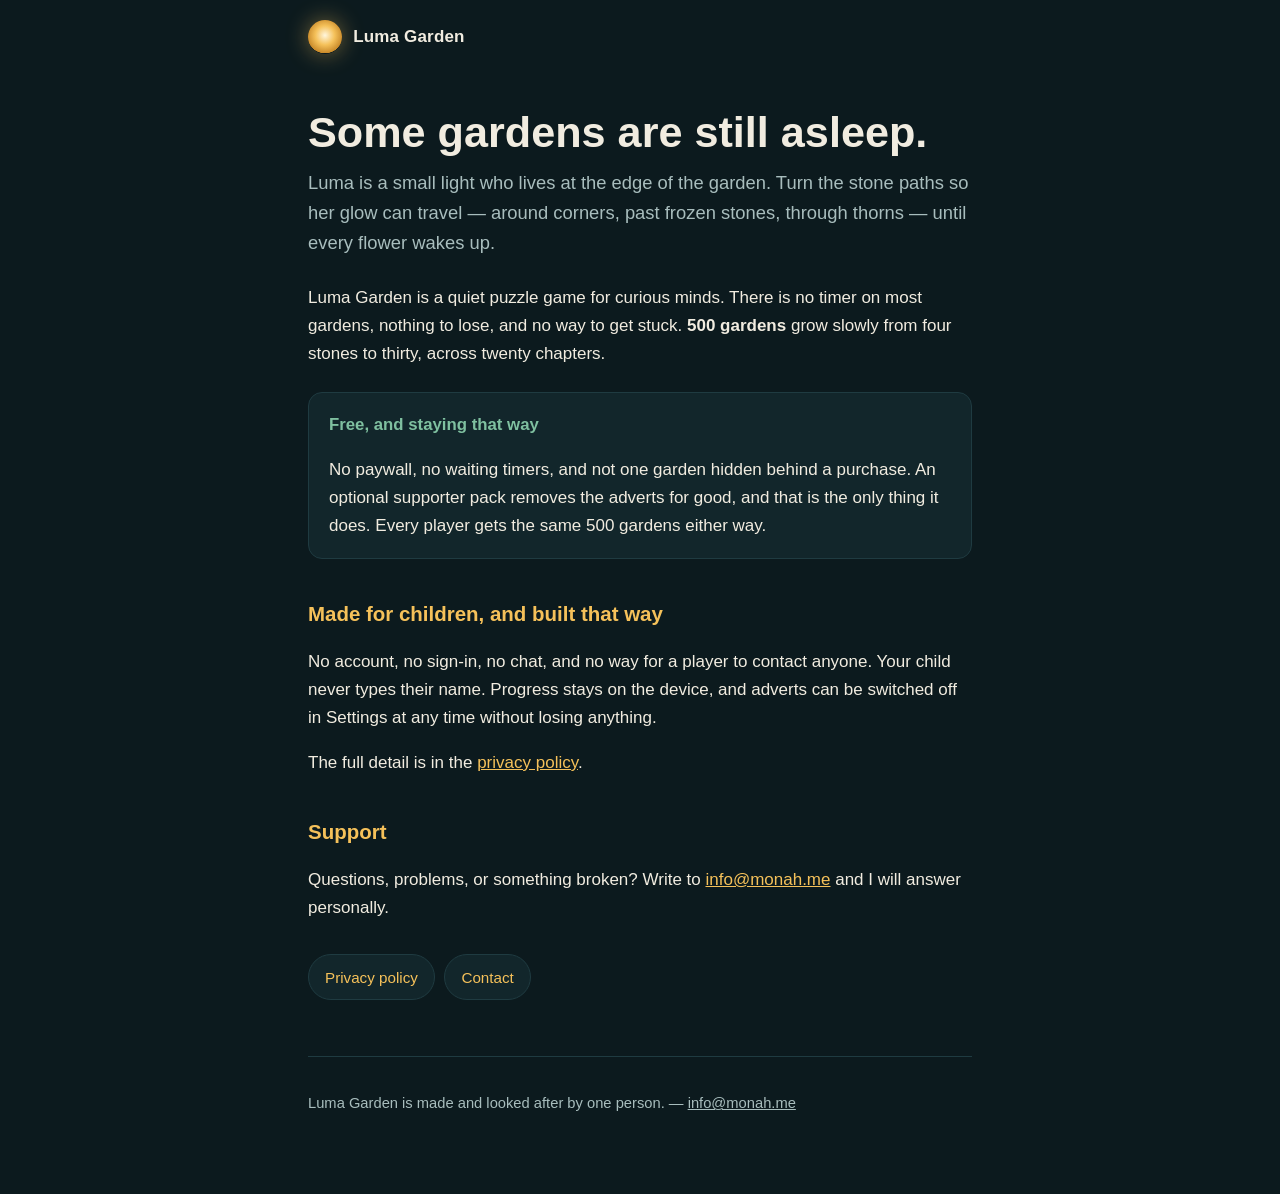
==== index.html @ a4c2b394 "Public site: landing page and privacy policy GitHub Pages needs a public repository, and the game so" ====
<!doctype html>
<html lang="en">
<head>
<meta charset="utf-8">
<meta name="viewport" content="width=device-width, initial-scale=1">
<title>Luma Garden</title>
<meta name="description" content="A gentle puzzle game for curious minds. Turn the stones, guide Luma's light, and wake every sleeping flower.">
<link rel="stylesheet" href="style.css">
</head>
<body>
<header class="site"><span class="mark"></span><a href="./">Luma Garden</a></header>

<div class="wrap">
  <h1>Some gardens are still asleep.</h1>
  <p class="lede">Luma is a small light who lives at the edge of the garden. Turn the stone paths so her glow can travel &mdash; around corners, past frozen stones, through thorns &mdash; until every flower wakes up.</p>

  <p>Luma Garden is a quiet puzzle game for curious minds. There is no timer on most gardens, nothing to lose, and no way to get stuck. <strong>500 gardens</strong> grow slowly from four stones to thirty, across twenty chapters.</p>

  <div class="card">
    <h3 style="margin-top:0">Free, and staying that way</h3>
    <p>No paywall, no waiting timers, and not one garden hidden behind a purchase. An optional supporter pack removes the adverts for good, and that is the only thing it does. Every player gets the same 500 gardens either way.</p>
  </div>

  <h2>Made for children, and built that way</h2>
  <p>No account, no sign-in, no chat, and no way for a player to contact anyone. Your child never types their name. Progress stays on the device, and adverts can be switched off in Settings at any time without losing anything.</p>
  <p>The full detail is in the <a href="privacy.html">privacy policy</a>.</p>

  <h2>Support</h2>
  <p>Questions, problems, or something broken? Write to <a href="mailto:info@monah.me">info@monah.me</a> and I will answer personally.</p>

  <ul class="nav">
    <li><a href="privacy.html">Privacy policy</a></li>
    <li><a href="mailto:info@monah.me">Contact</a></li>
  </ul>

  <footer>
    <p>Luma Garden is made and looked after by one person. &mdash; <a href="mailto:info@monah.me">info@monah.me</a></p>
  </footer>
</div>
</body>
</html>
---- style.css ----
/* Luma Garden — the public site.
   One stylesheet, no build step, no external requests: GitHub Pages serves
   these files exactly as they are. */

:root {
  --night: #0c1a1e;
  --night-soft: #12262b;
  --edge: #1f3b41;
  --cream: #f1ece0;
  --muted: #a8bdbd;
  --gold: #f5c15a;
  --leaf: #7fc0a0;
}

* { box-sizing: border-box; }

body {
  margin: 0;
  background: var(--night);
  color: var(--cream);
  font: 17px/1.65 -apple-system, BlinkMacSystemFont, "Segoe UI", Roboto, sans-serif;
  -webkit-text-size-adjust: 100%;
}

.wrap {
  max-width: 44rem;
  margin: 0 auto;
  padding: 2rem 1.25rem 4rem;
}

header.site {
  display: flex;
  align-items: center;
  gap: .7rem;
  padding: 1.25rem 1.25rem 0;
  max-width: 44rem;
  margin: 0 auto;
}

header.site .mark {
  width: 34px;
  height: 34px;
  border-radius: 50%;
  background: radial-gradient(circle at 50% 45%, #fff6dd 0%, var(--gold) 38%, #c98a2a 70%, transparent 72%);
  box-shadow: 0 0 22px rgba(245, 193, 90, .45);
  flex: none;
}

header.site a { color: var(--cream); text-decoration: none; font-weight: 600; letter-spacing: .01em; }

h1 { font-size: clamp(1.9rem, 6vw, 2.7rem); line-height: 1.15; margin: 1.4rem 0 .6rem; }
h2 { font-size: 1.28rem; margin: 2.4rem 0 .6rem; color: var(--gold); }
h3 { font-size: 1.05rem; margin: 1.6rem 0 .4rem; color: var(--leaf); }

.lede { font-size: 1.15rem; color: var(--muted); margin: 0 0 1.6rem; }

a { color: var(--gold); }
a:hover { color: #ffd88a; }

.card {
  background: var(--night-soft);
  border: 1px solid var(--edge);
  border-radius: 14px;
  padding: 1.1rem 1.25rem;
  margin: 1.5rem 0;
}

.card p:last-child { margin-bottom: 0; }
.card p:first-child { margin-top: 0; }

.nav {
  display: flex;
  flex-wrap: wrap;
  gap: .6rem;
  margin: 2rem 0 0;
  padding: 0;
  list-style: none;
}

.nav a {
  display: block;
  padding: .6rem 1rem;
  border: 1px solid var(--edge);
  border-radius: 999px;
  text-decoration: none;
  font-size: .95rem;
  background: var(--night-soft);
}

.nav a:hover { border-color: var(--gold); }

dl.facts { margin: 1.2rem 0; }
dl.facts dt { color: var(--leaf); font-weight: 600; margin-top: .9rem; }
dl.facts dd { margin: .15rem 0 0; color: var(--cream); }

.note {
  border-left: 3px solid var(--gold);
  padding: .1rem 0 .1rem 1rem;
  color: var(--muted);
  margin: 1.4rem 0;
}

footer {
  border-top: 1px solid var(--edge);
  margin-top: 3.5rem;
  padding-top: 1.2rem;
  color: var(--muted);
  font-size: .92rem;
}

footer a { color: var(--muted); }

.updated { color: var(--muted); font-size: .92rem; margin-top: -.3rem; }

@media (prefers-reduced-motion: no-preference) {
  header.site .mark { animation: glow 4.5s ease-in-out infinite; }
  @keyframes glow {
    0%, 100% { box-shadow: 0 0 18px rgba(245, 193, 90, .35); }
    50%      { box-shadow: 0 0 30px rgba(245, 193, 90, .6); }
  }
}
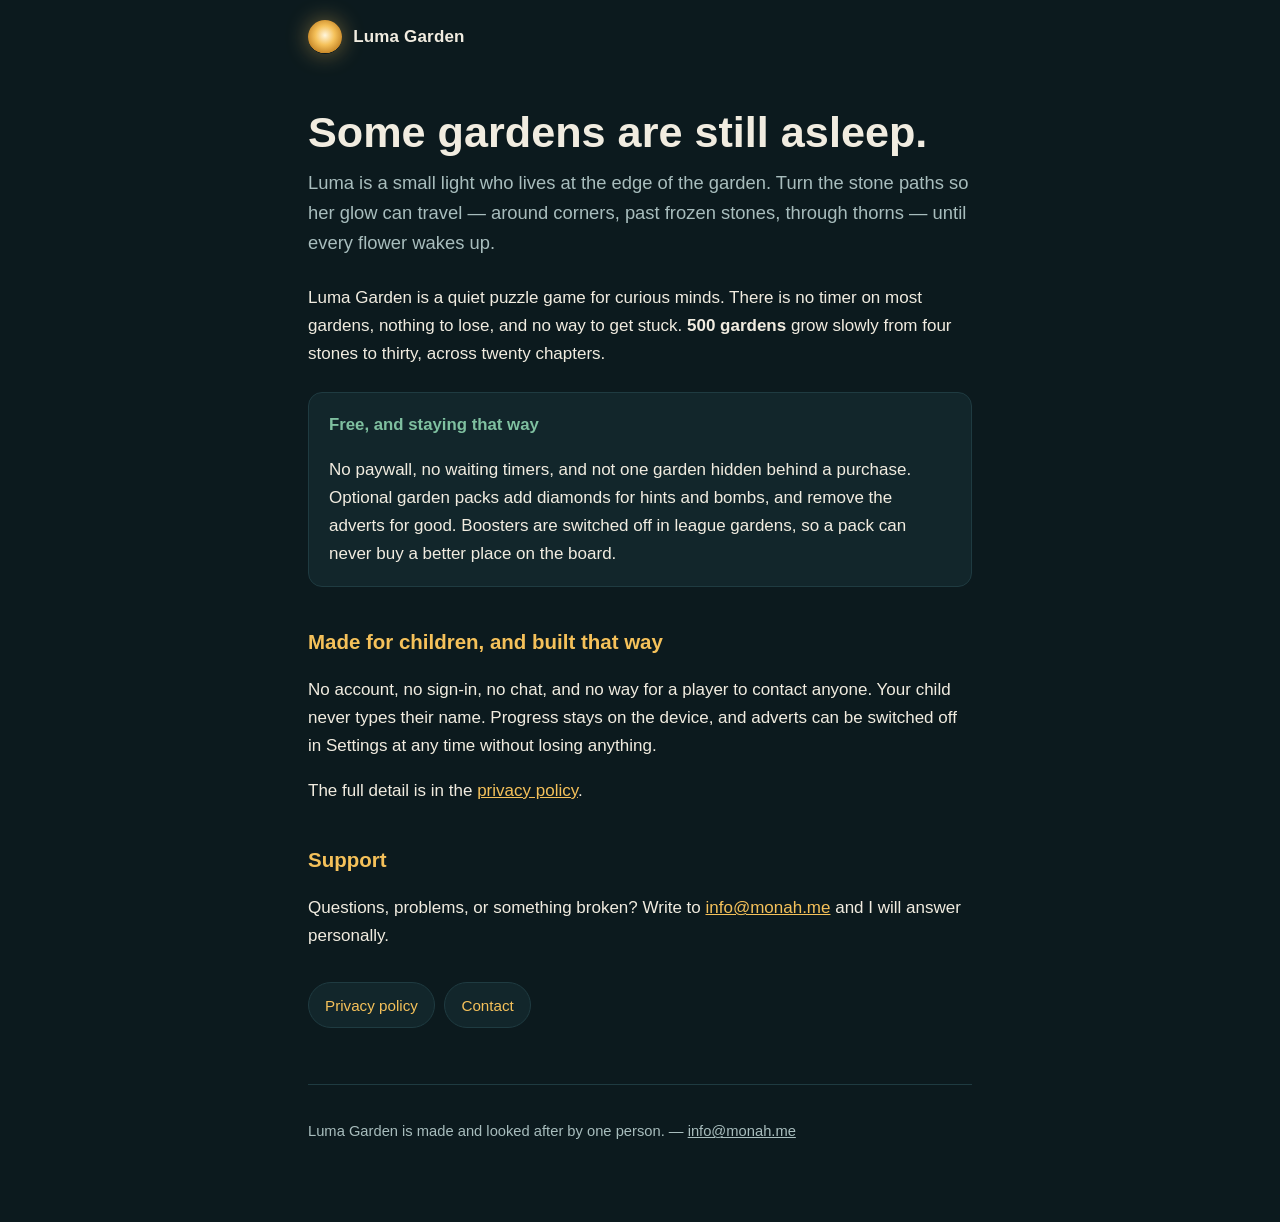
==== commit 296d8299: "Match the policy to what packs now grant Packs grant diamonds as well as removing adverts, so the ho" ====
--- a/index.html
+++ b/index.html
@@ -18,7 +18,7 @@
 
   <div class="card">
     <h3 style="margin-top:0">Free, and staying that way</h3>
-    <p>No paywall, no waiting timers, and not one garden hidden behind a purchase. An optional supporter pack removes the adverts for good, and that is the only thing it does. Every player gets the same 500 gardens either way.</p>
+    <p>No paywall, no waiting timers, and not one garden hidden behind a purchase. Optional garden packs add diamonds for hints and bombs, and remove the adverts for good. Boosters are switched off in league gardens, so a pack can never buy a better place on the board.</p>
   </div>
 
   <h2>Made for children, and built that way</h2>
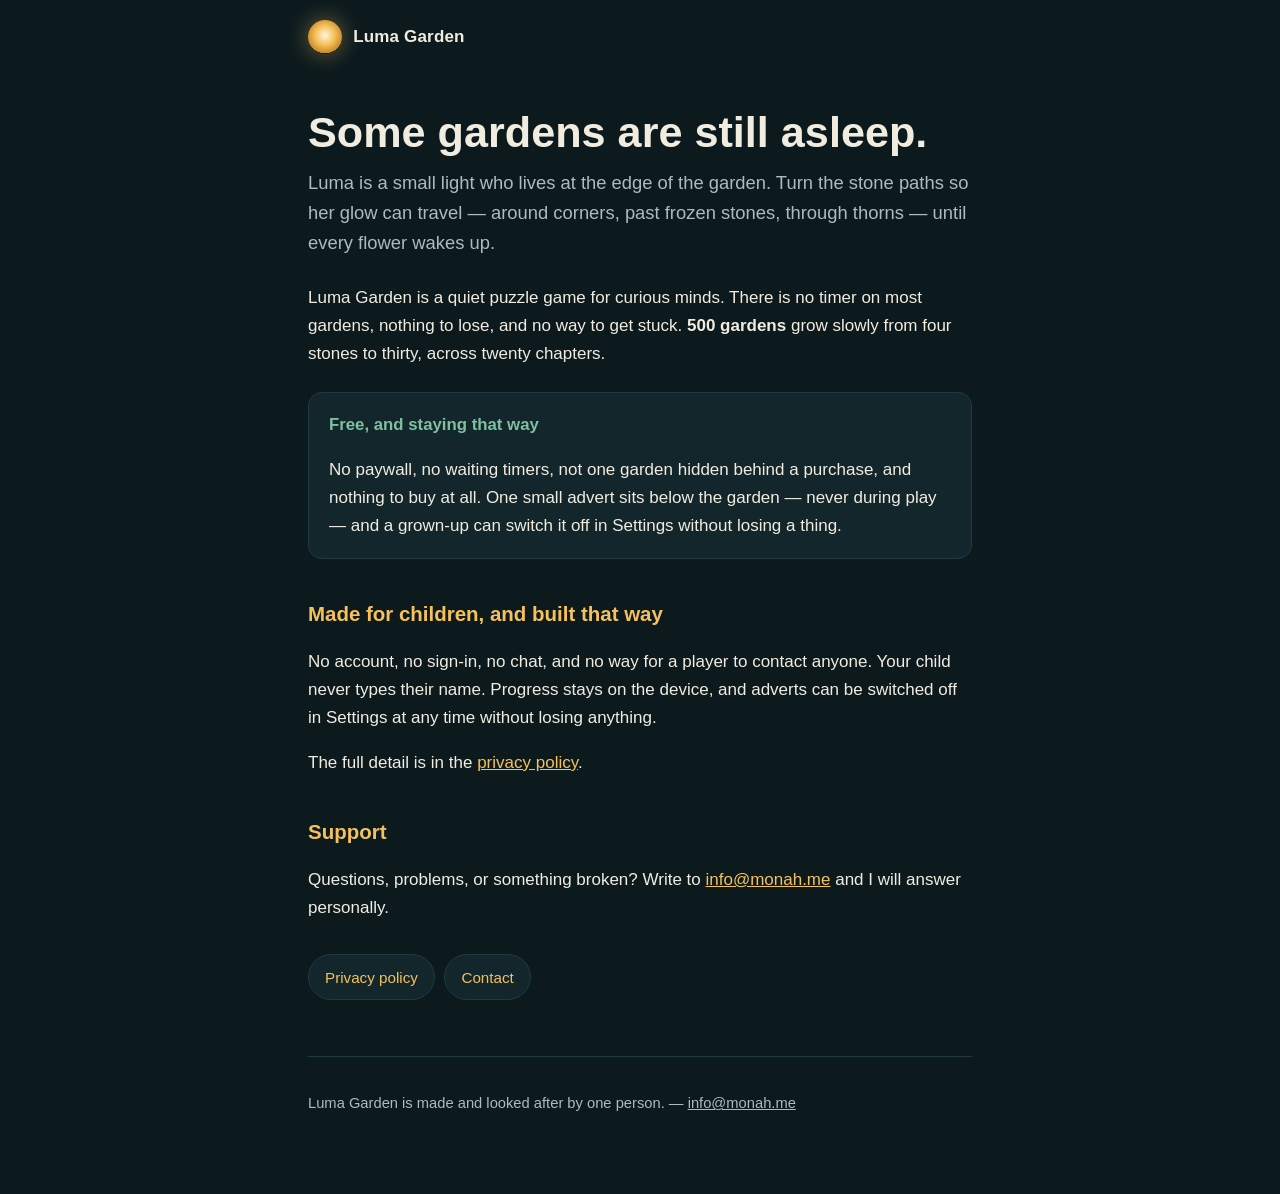
==== commit ba1ae3b6: "Policy: this release sells nothing Shipping adverts only, so the purchases section described somethi" ====
--- a/index.html
+++ b/index.html
@@ -18,7 +18,7 @@
 
   <div class="card">
     <h3 style="margin-top:0">Free, and staying that way</h3>
-    <p>No paywall, no waiting timers, and not one garden hidden behind a purchase. Optional garden packs add diamonds for hints and bombs, and remove the adverts for good. Boosters are switched off in league gardens, so a pack can never buy a better place on the board.</p>
+    <p>No paywall, no waiting timers, not one garden hidden behind a purchase, and nothing to buy at all. One small advert sits below the garden &mdash; never during play &mdash; and a grown-up can switch it off in Settings without losing a thing.</p>
   </div>
 
   <h2>Made for children, and built that way</h2>
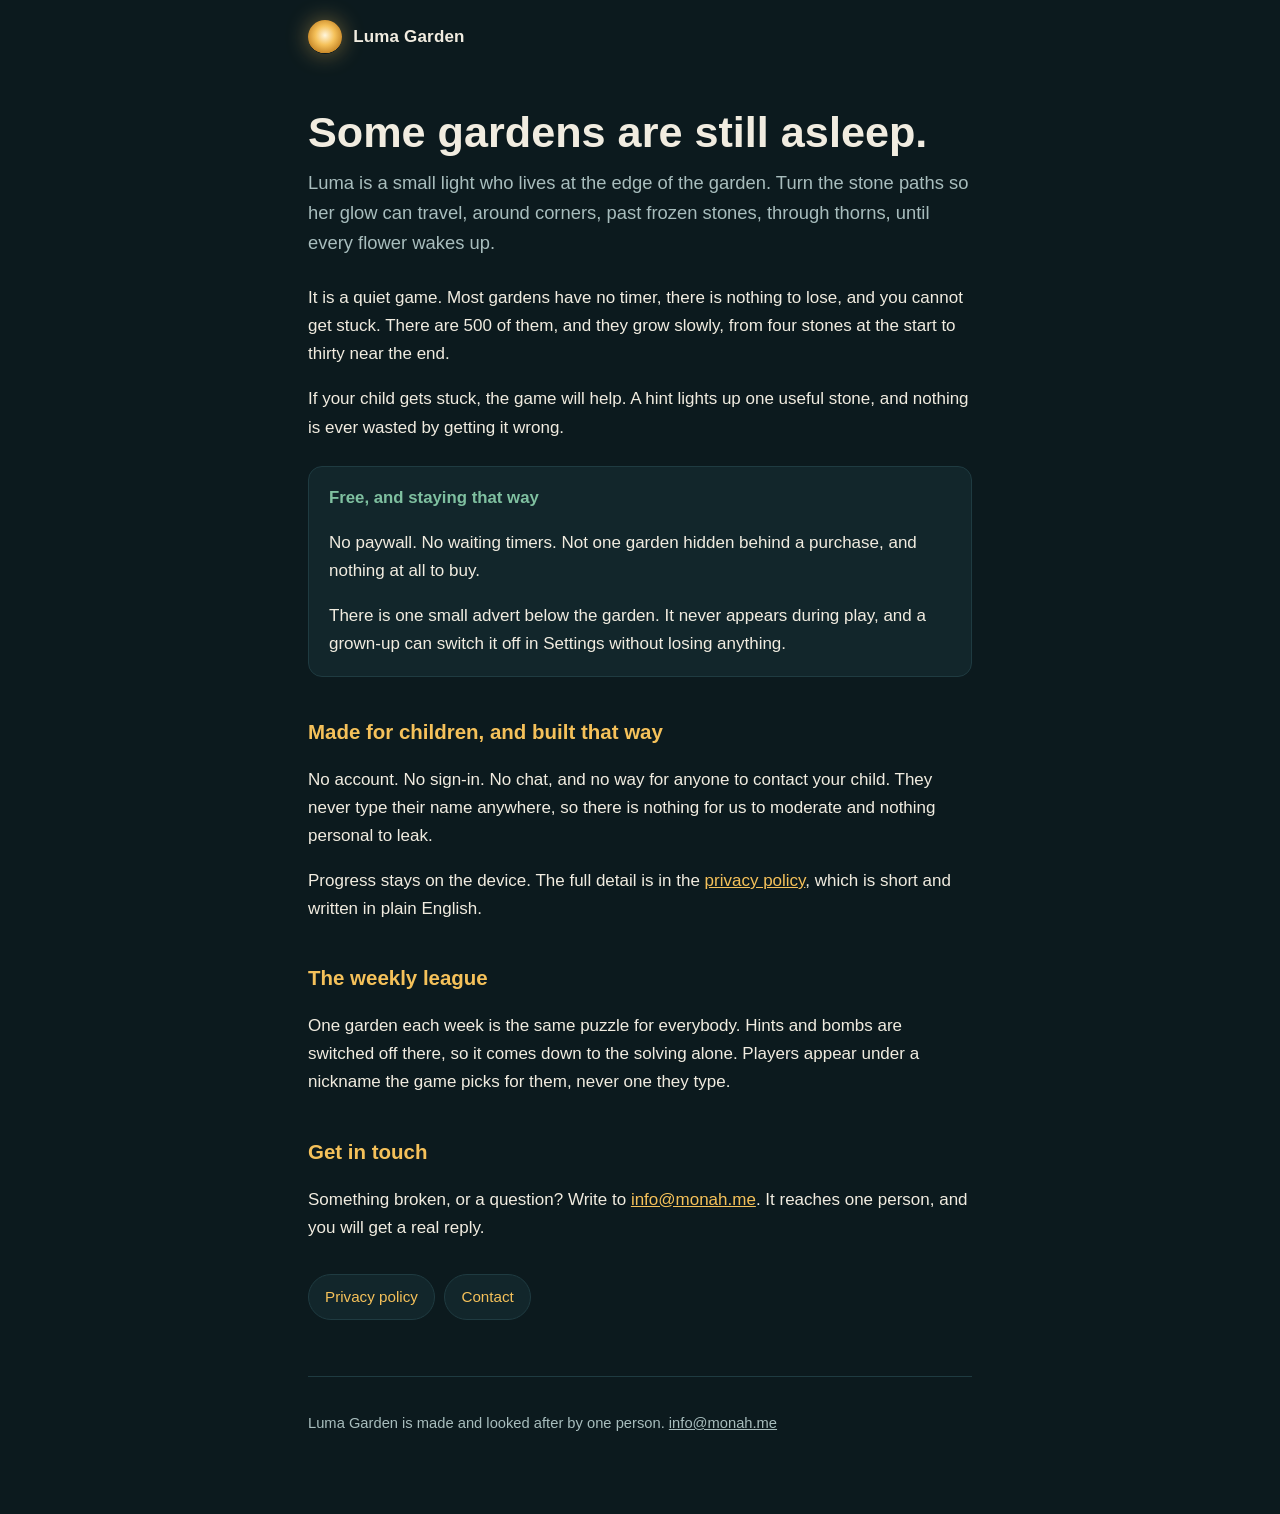
==== commit 360d4bb0: "Rewrite the site in plainer, warmer English Reads less like a policy document and more like one pers" ====
--- a/index.html
+++ b/index.html
@@ -12,21 +12,27 @@
 
 <div class="wrap">
   <h1>Some gardens are still asleep.</h1>
-  <p class="lede">Luma is a small light who lives at the edge of the garden. Turn the stone paths so her glow can travel &mdash; around corners, past frozen stones, through thorns &mdash; until every flower wakes up.</p>
+  <p class="lede">Luma is a small light who lives at the edge of the garden. Turn the stone paths so her glow can travel, around corners, past frozen stones, through thorns, until every flower wakes up.</p>
 
-  <p>Luma Garden is a quiet puzzle game for curious minds. There is no timer on most gardens, nothing to lose, and no way to get stuck. <strong>500 gardens</strong> grow slowly from four stones to thirty, across twenty chapters.</p>
+  <p>It is a quiet game. Most gardens have no timer, there is nothing to lose, and you cannot get stuck. There are 500 of them, and they grow slowly, from four stones at the start to thirty near the end.</p>
+
+  <p>If your child gets stuck, the game will help. A hint lights up one useful stone, and nothing is ever wasted by getting it wrong.</p>
 
   <div class="card">
     <h3 style="margin-top:0">Free, and staying that way</h3>
-    <p>No paywall, no waiting timers, not one garden hidden behind a purchase, and nothing to buy at all. One small advert sits below the garden &mdash; never during play &mdash; and a grown-up can switch it off in Settings without losing a thing.</p>
+    <p>No paywall. No waiting timers. Not one garden hidden behind a purchase, and nothing at all to buy.</p>
+    <p>There is one small advert below the garden. It never appears during play, and a grown-up can switch it off in Settings without losing anything.</p>
   </div>
 
   <h2>Made for children, and built that way</h2>
-  <p>No account, no sign-in, no chat, and no way for a player to contact anyone. Your child never types their name. Progress stays on the device, and adverts can be switched off in Settings at any time without losing anything.</p>
-  <p>The full detail is in the <a href="privacy.html">privacy policy</a>.</p>
+  <p>No account. No sign-in. No chat, and no way for anyone to contact your child. They never type their name anywhere, so there is nothing for us to moderate and nothing personal to leak.</p>
+  <p>Progress stays on the device. The full detail is in the <a href="privacy.html">privacy policy</a>, which is short and written in plain English.</p>
 
-  <h2>Support</h2>
-  <p>Questions, problems, or something broken? Write to <a href="mailto:info@monah.me">info@monah.me</a> and I will answer personally.</p>
+  <h2>The weekly league</h2>
+  <p>One garden each week is the same puzzle for everybody. Hints and bombs are switched off there, so it comes down to the solving alone. Players appear under a nickname the game picks for them, never one they type.</p>
+
+  <h2>Get in touch</h2>
+  <p>Something broken, or a question? Write to <a href="mailto:info@monah.me">info@monah.me</a>. It reaches one person, and you will get a real reply.</p>
 
   <ul class="nav">
     <li><a href="privacy.html">Privacy policy</a></li>
@@ -34,7 +40,7 @@
   </ul>
 
   <footer>
-    <p>Luma Garden is made and looked after by one person. &mdash; <a href="mailto:info@monah.me">info@monah.me</a></p>
+    <p>Luma Garden is made and looked after by one person. <a href="mailto:info@monah.me">info@monah.me</a></p>
   </footer>
 </div>
 </body>
--- a/style.css
+++ b/style.css
@@ -1,4 +1,4 @@
-/* Luma Garden — the public site.
+/* Luma Garden - the public site.
    One stylesheet, no build step, no external requests: GitHub Pages serves
    these files exactly as they are. */
 
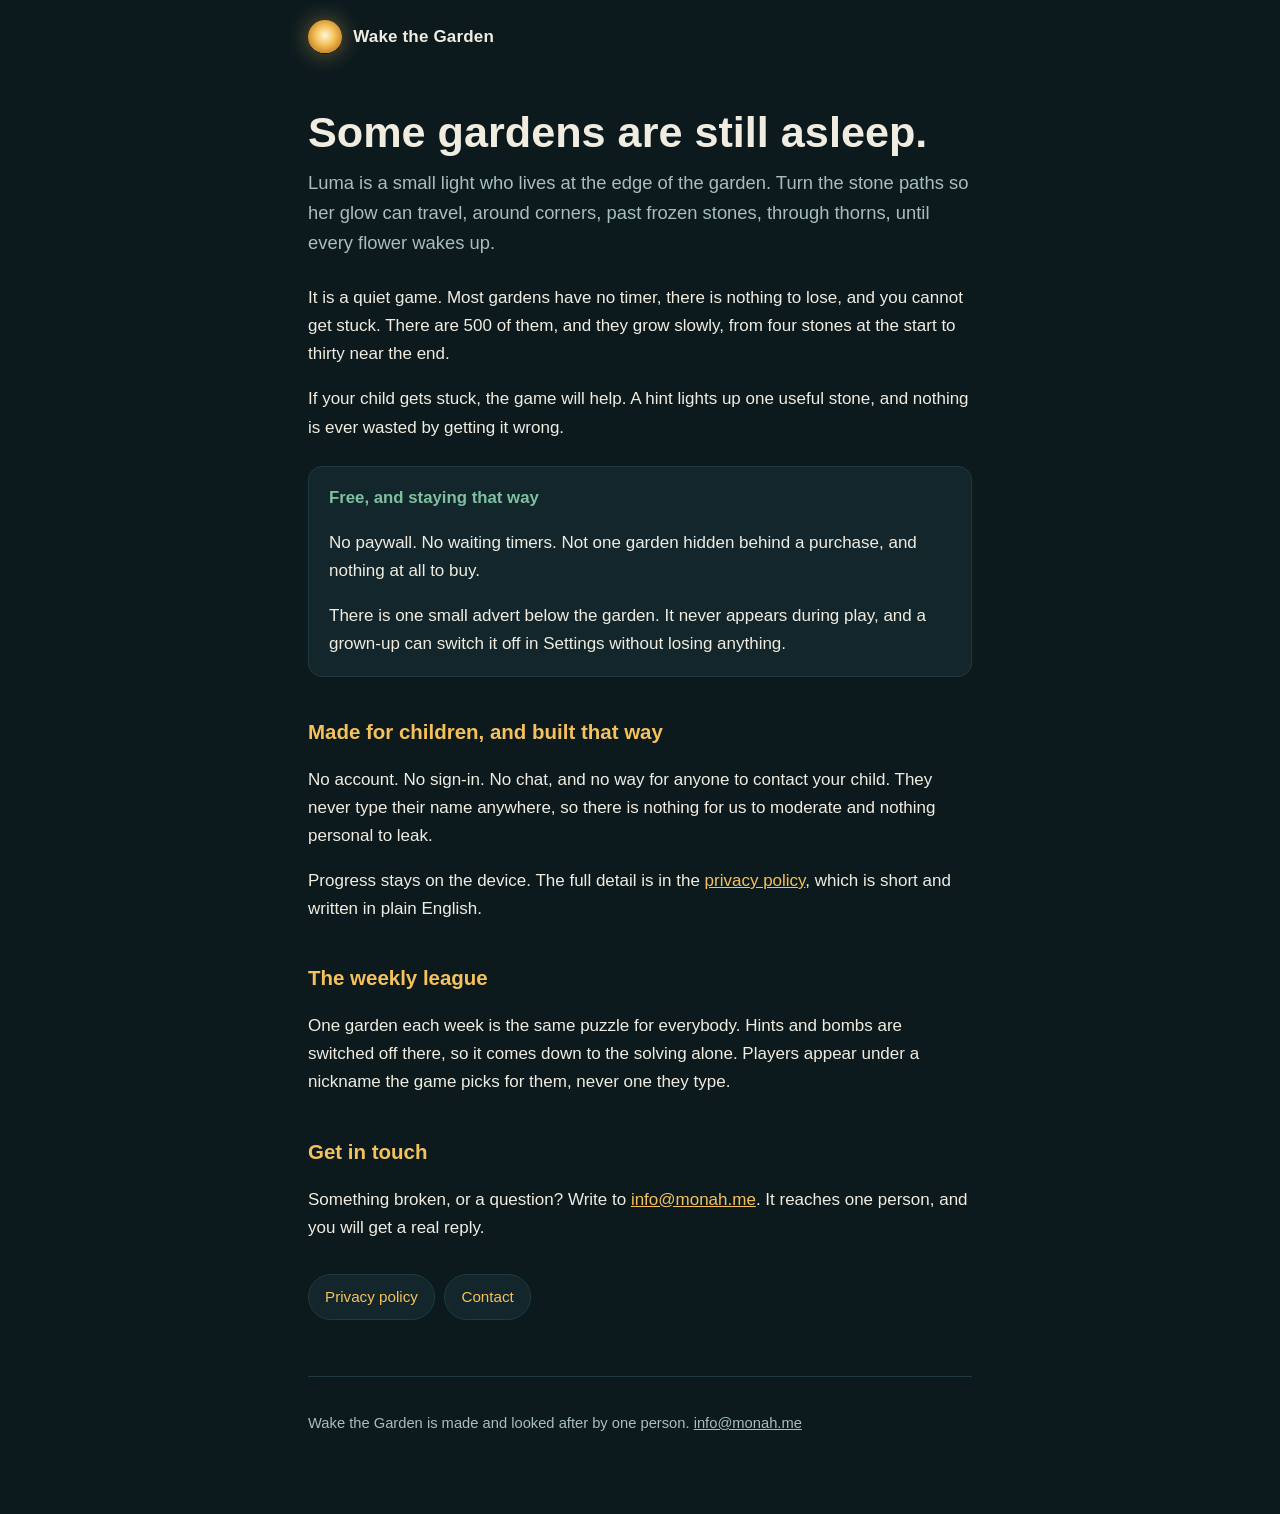
==== commit e6841552: "Rename the game to Wake the Garden 'Luma Garden' is taken on the App Store by a published app, so th" ====
--- a/index.html
+++ b/index.html
@@ -3,12 +3,12 @@
 <head>
 <meta charset="utf-8">
 <meta name="viewport" content="width=device-width, initial-scale=1">
-<title>Luma Garden</title>
+<title>Wake the Garden</title>
 <meta name="description" content="A gentle puzzle game for curious minds. Turn the stones, guide Luma's light, and wake every sleeping flower.">
 <link rel="stylesheet" href="style.css">
 </head>
 <body>
-<header class="site"><span class="mark"></span><a href="./">Luma Garden</a></header>
+<header class="site"><span class="mark"></span><a href="./">Wake the Garden</a></header>
 
 <div class="wrap">
   <h1>Some gardens are still asleep.</h1>
@@ -40,7 +40,7 @@
   </ul>
 
   <footer>
-    <p>Luma Garden is made and looked after by one person. <a href="mailto:info@monah.me">info@monah.me</a></p>
+    <p>Wake the Garden is made and looked after by one person. <a href="mailto:info@monah.me">info@monah.me</a></p>
   </footer>
 </div>
 </body>
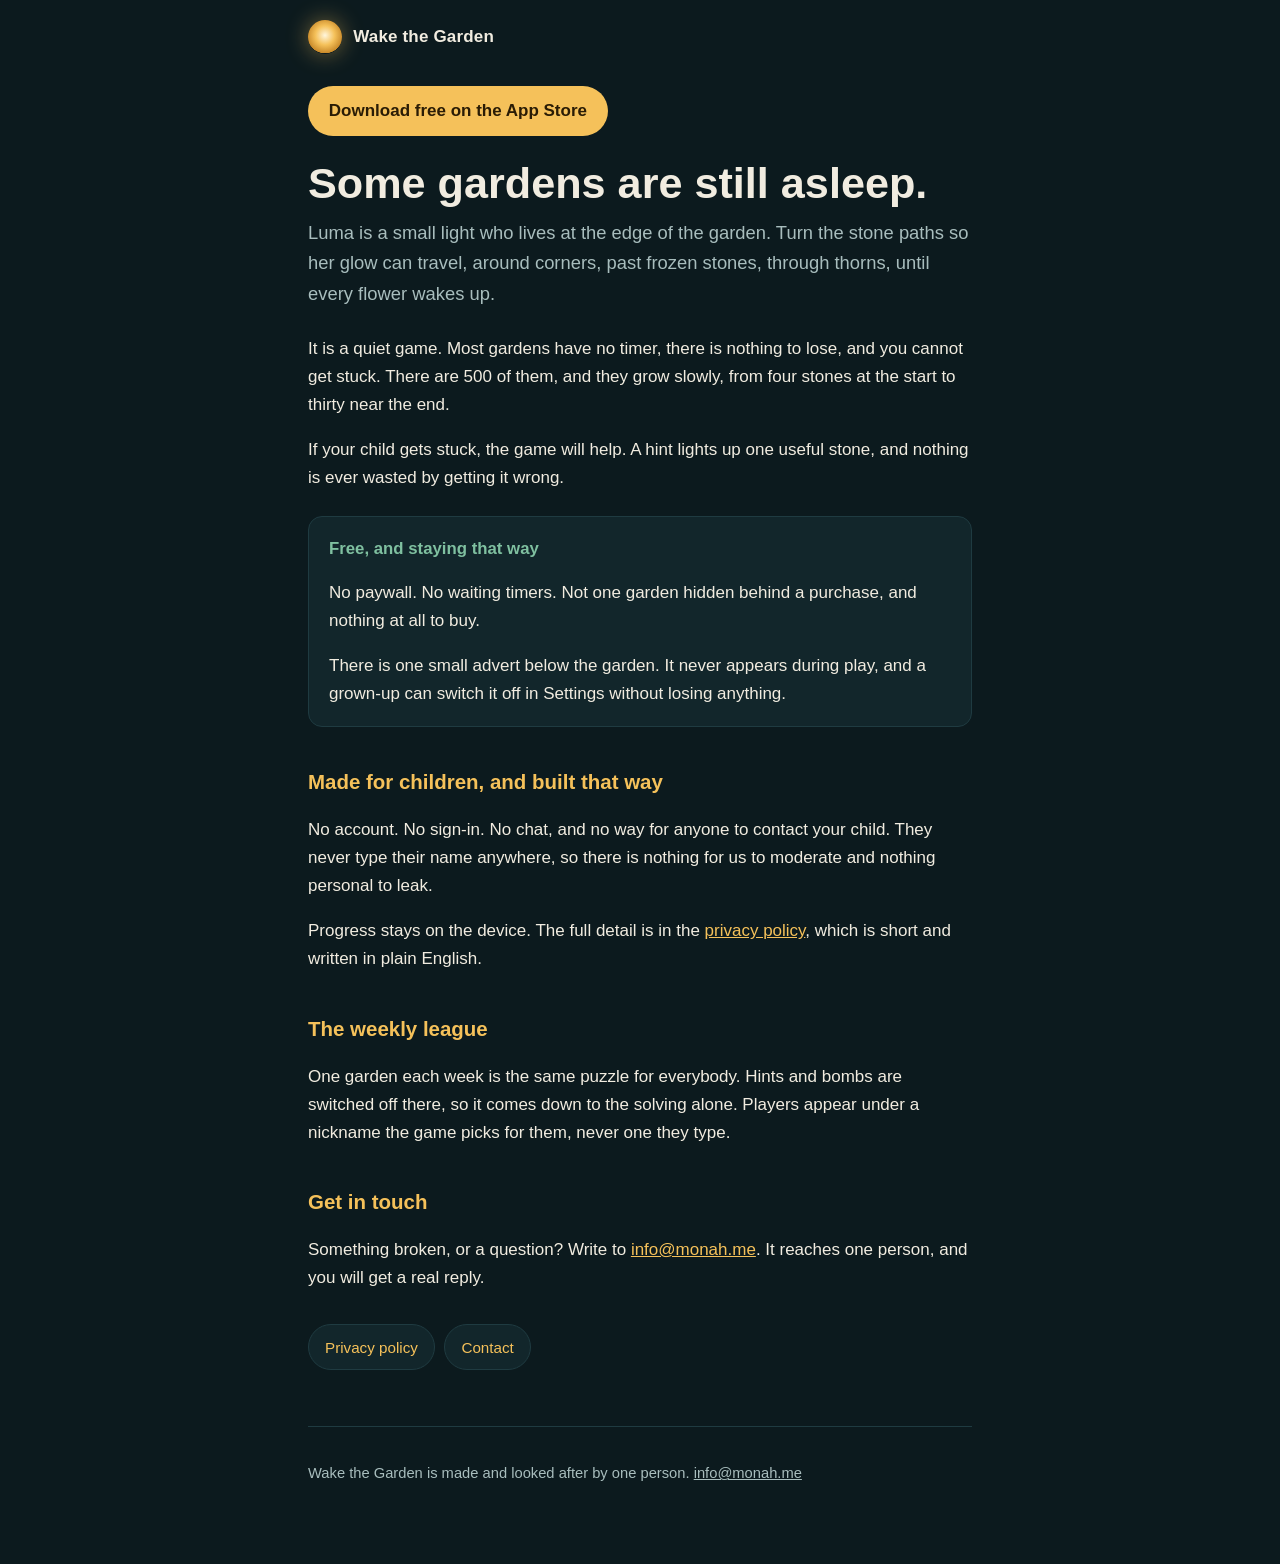
==== commit 10c35424: "Add the App Store download link Co-Authored-By: Claude Bou Hatoum <noreply@anthropic.com>" ====
--- a/index.html
+++ b/index.html
@@ -11,6 +11,8 @@
 <header class="site"><span class="mark"></span><a href="./">Wake the Garden</a></header>
 
 <div class="wrap">
+  <p style="margin:0 0 1rem"><a href="https://apps.apple.com/app/id6804832901" style="display:inline-block;padding:.7rem 1.3rem;border-radius:999px;background:var(--gold);color:#2a1c05;font-weight:700;text-decoration:none">Download free on the App Store</a></p>
+
   <h1>Some gardens are still asleep.</h1>
   <p class="lede">Luma is a small light who lives at the edge of the garden. Turn the stone paths so her glow can travel, around corners, past frozen stones, through thorns, until every flower wakes up.</p>
 
